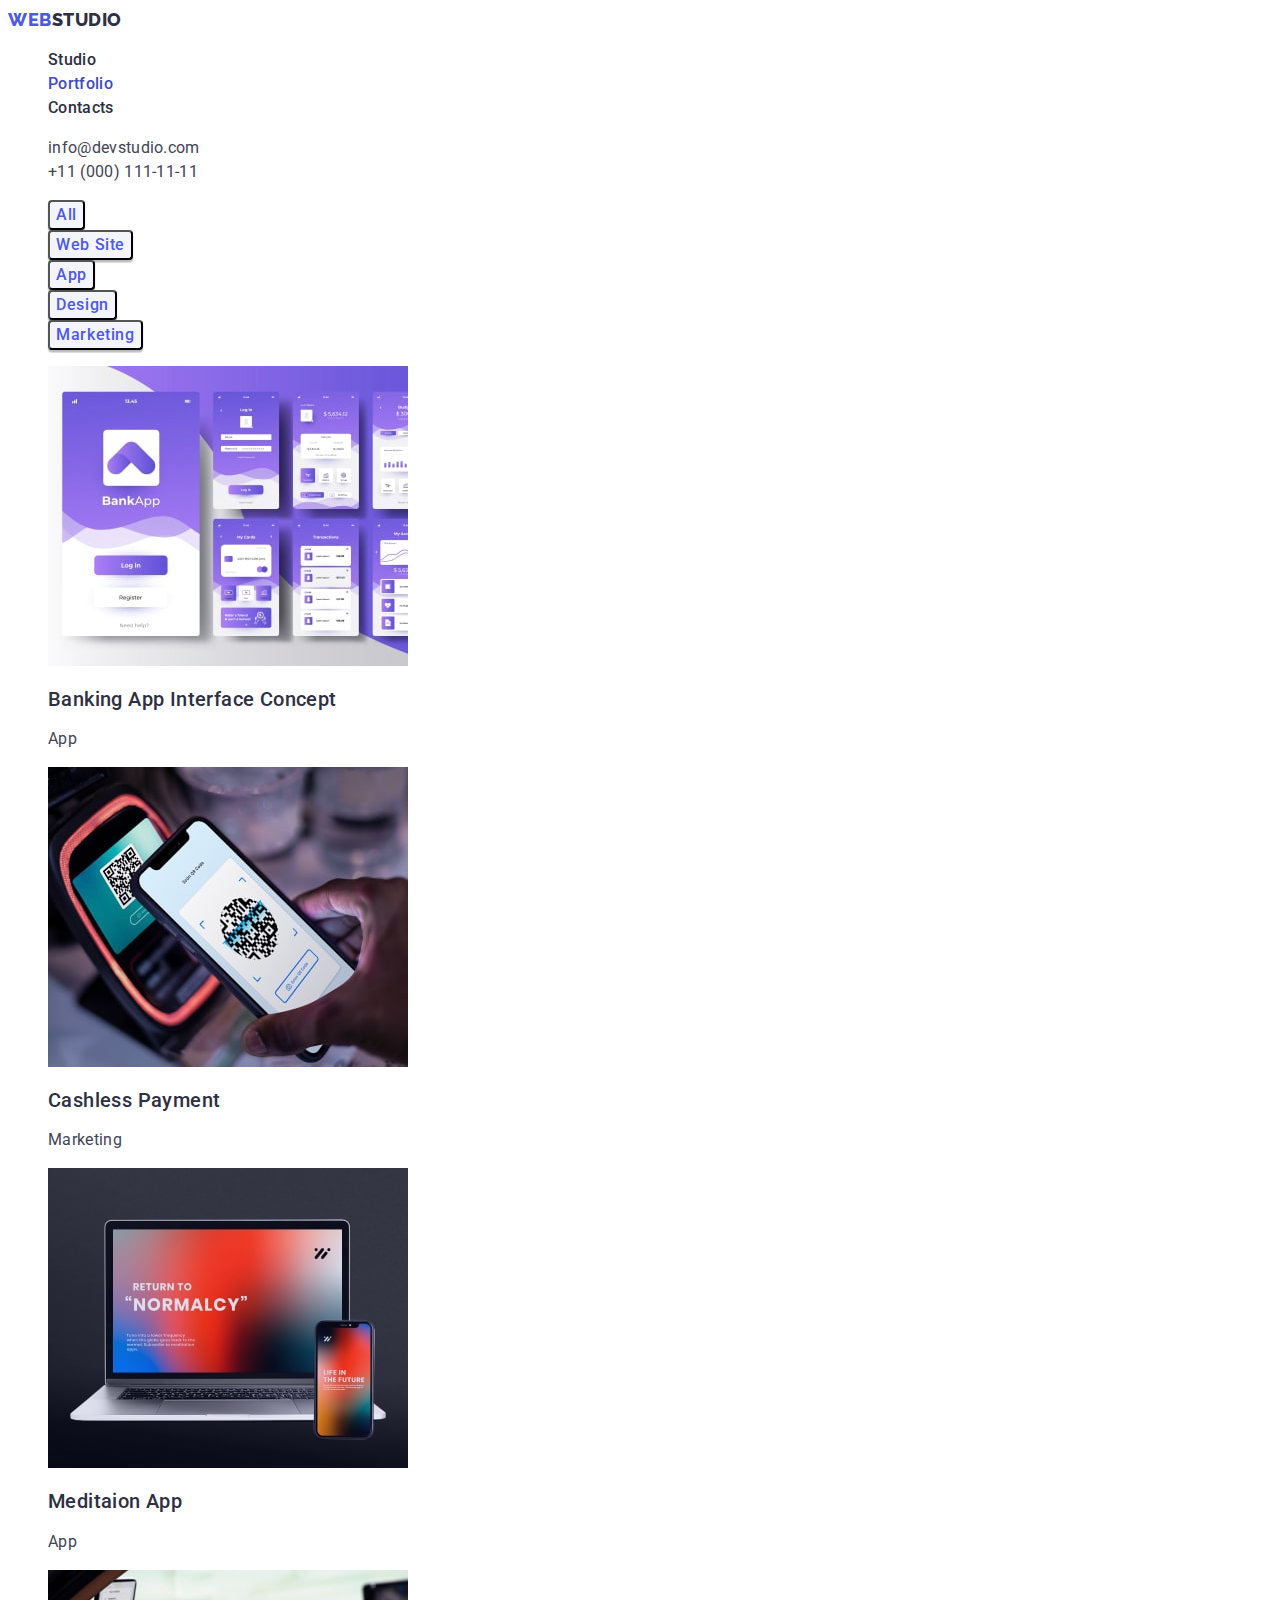
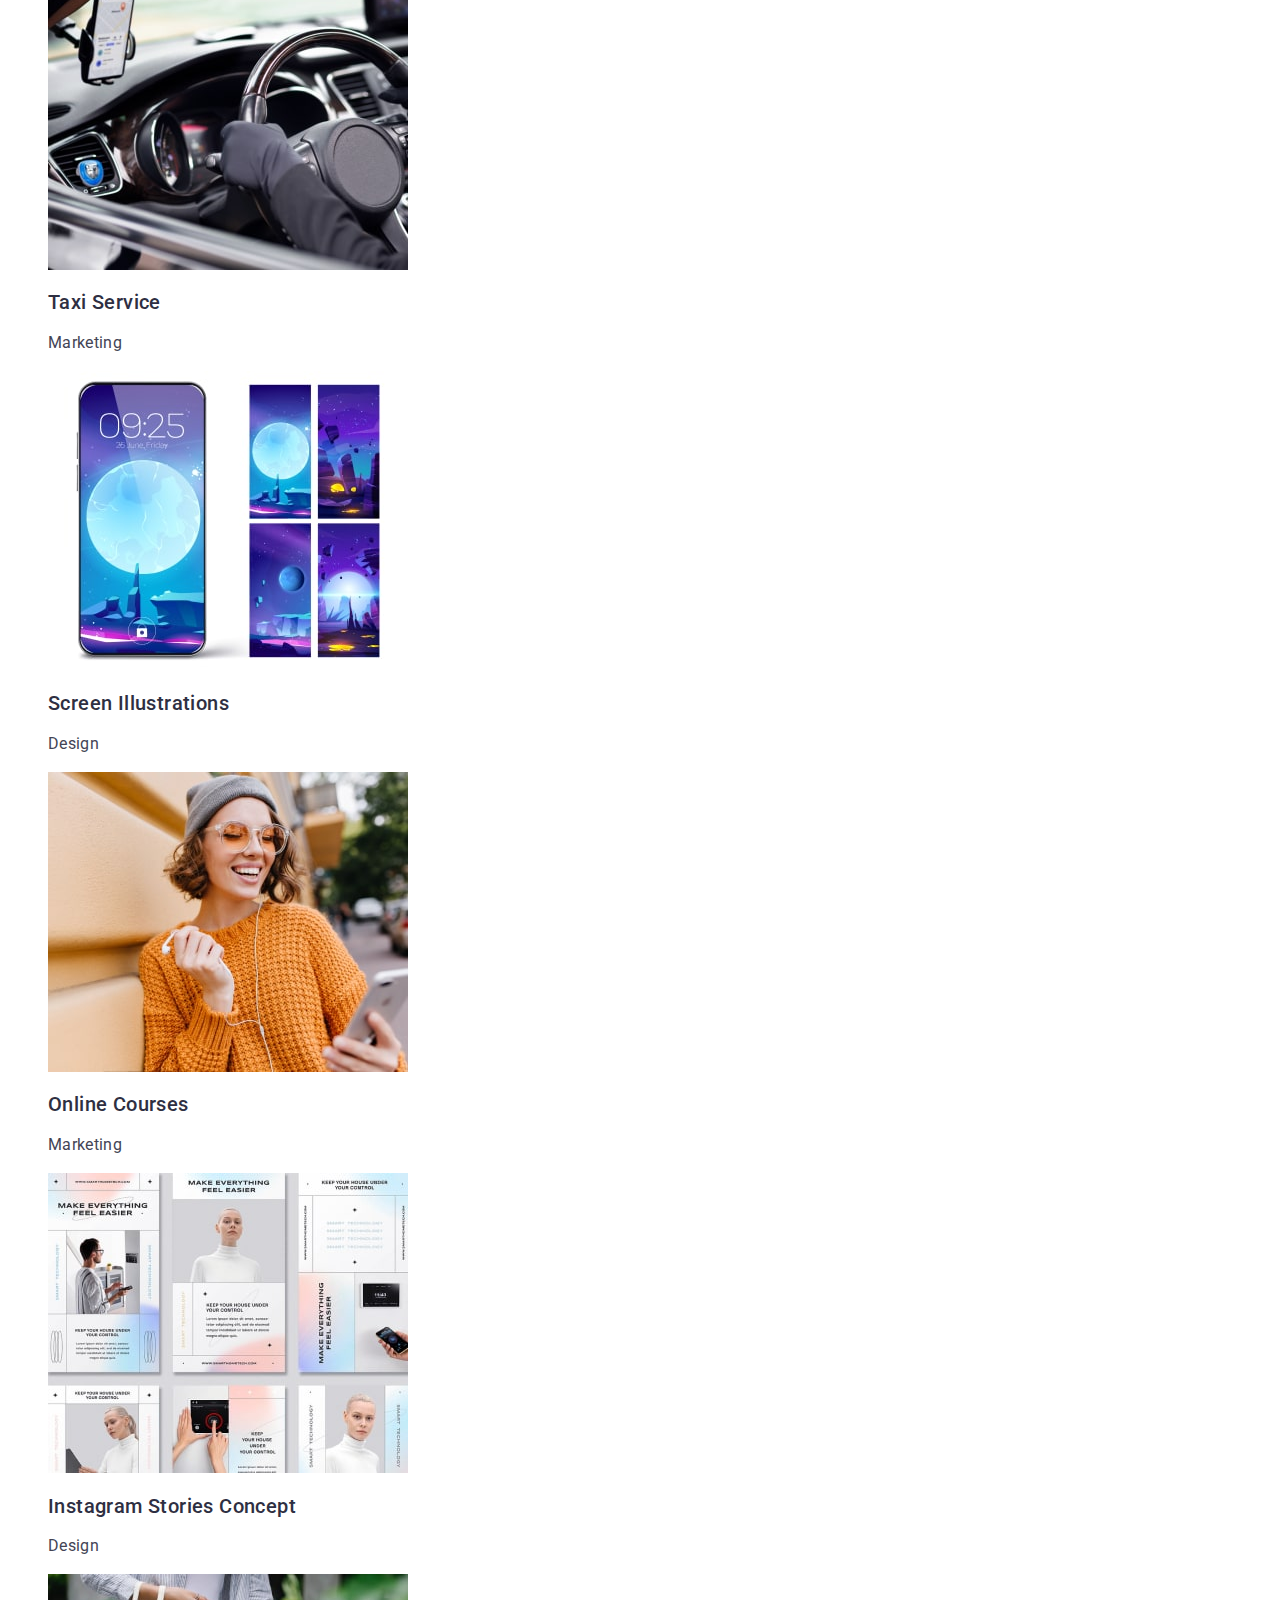
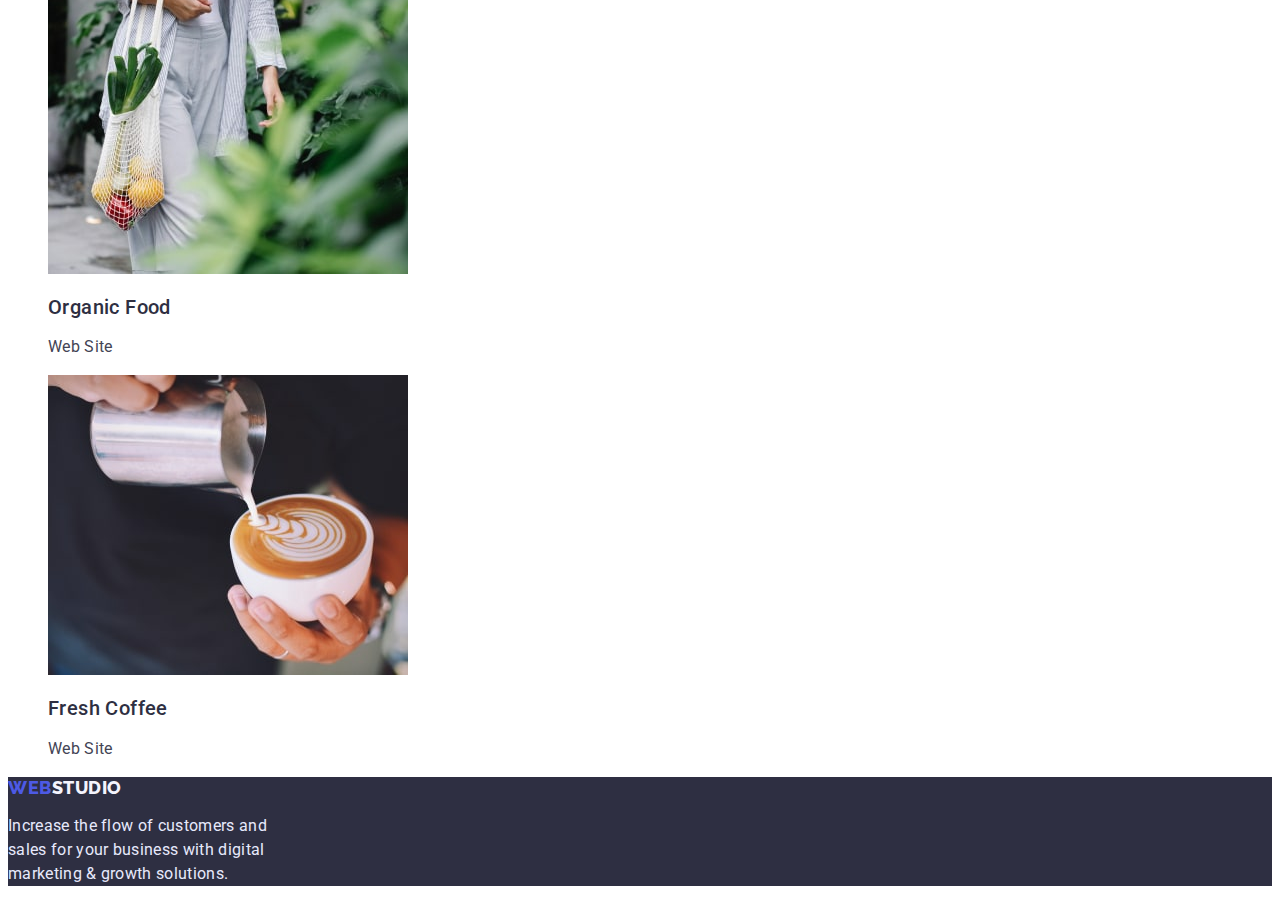
==== portfolio.html @ f7cb85a6 "Initial commit" ====
<!DOCTYPE html>
<html lang="en">
  <head>
    <meta charset="UTF-8" />
    <meta http-equiv="X-UA-Compatible" content="IE=edge" />
    <meta name="viewport" content="width=device-width, initial-scale=1.0" />
    <link rel="preconnect" href="https://fonts.googleapis.com" />
    <link rel="preconnect" href="https://fonts.gstatic.com" crossorigin />
    <link
      href="https://fonts.googleapis.com/css2?family=Raleway:wght@800&family=Roboto:wght@400;500;700;900&display=swap"
      rel="stylesheet"
    />
    <link rel="stylesheet" href="./css/style.css" />
    <title>Studio</title>
  </head>
  <body>
    <header class="header">
      <nav class="header-navigation">
        <a class="header-logo link" href="./index.html"><span style="color: #4d5ae5">Web</span>Studio</a>
        <ul class="header-list list">
          <li class="header-item">
            <a class="header-link link" href="./index.html">Studio</a>
          </li>
          <li class="header-item">
            <a class="header-link link current" href="./portfolio.html">Portfolio</a>
          </li>
          <li class="header-item">
            <a class="header-link link" href="">Contacts</a>
          </li>
        </ul>
      </nav>
      <address class="header-adress">
        <ul class="adress-list list">
          <li class="adress-item"><a class="adress-mail link" href="mailto:info@devstudio.com">info@devstudio.com</a></li>
          <li class="adress-item"><a class="adress-tel link" href="tel:+110001111111">+11 (000) 111-11-11</a></li>
        </ul>
      </address>
    </header>
    <main>
      <section class="portfolio">
        <h1 class="hidden">Portfolio</h1>
        <ul class="portfolio-filter-list list">
          <li class="portfolio-filter-item">
            <button class="portfolio-btn btn" type="button">All</button>
          </li>
          <li class="portfolio-filter-item">
            <button class="portfolio-btn btn" type="button">Web Site</button>
          </li>
          <li class="portfolio-filter-item">
            <button class="portfolio-btn btn" type="button">App</button>
          </li>
          <li class="portfolio-filter-item">
            <button class="portfolio-btn btn" type="button">Design</button>
          </li>
          <li class="portfolio-filter-item">
            <button class="portfolio-btn btn" type="button">Marketing</button>
          </li>
        </ul>
        <ul class="portfolio-project-list list">
          <li class="portfolio-project-item">
            <img src="./images/portfolio/img-1.jpg" alt="Banking App Interface Concept" width="360" />
            <h2 class="portfolio-project-title">Banking App Interface Concept</h2>
            <p class="portfolio-project-text">App</p>
          </li>
          <li class="portfolio-project-item">
            <img src="./images/portfolio/img-2.jpg" alt="Cashless Payment" width="360" />
            <h2 class="portfolio-project-title">Cashless Payment</h2>
            <p class="portfolio-project-text">Marketing</p>
          </li>
          <li class="portfolio-project-item">
            <img src="./images/portfolio/img-3.jpg" alt="Meditaion App" width="360" />
            <h2 class="portfolio-project-title">Meditaion App</h2>
            <p class="portfolio-project-text">App</p>
          </li>
          <li class="portfolio-project-item">
            <img src="./images/portfolio/img-4.jpg" alt="Taxi Service" width="360" />
            <h2 class="portfolio-project-title">Taxi Service</h2>
            <p class="portfolio-project-text">Marketing</p>
          </li>
          <li class="portfolio-project-item">
            <img src="./images/portfolio/img-5.jpg" alt="Screen Illustrations" width="360" />
            <h2 class="portfolio-project-title">Screen Illustrations</h2>
            <p class="portfolio-project-text">Design</p>
          </li>
          <li class="portfolio-project-item">
            <img src="./images/portfolio/img-6.jpg" alt="Online Courses" width="360" />
            <h2 class="portfolio-project-title">Online Courses</h2>
            <p class="portfolio-project-text">Marketing</p>
          </li>
          <li class="portfolio-project-item">
            <img src="./images/portfolio/img-7.jpg" alt="Instagram Stories Concept" width="360" />
            <h2 class="portfolio-project-title">Instagram Stories Concept</h2>
            <p class="portfolio-project-text">Design</p>
          </li>
          <li class="portfolio-project-item">
            <img src="./images/portfolio/img-8.jpg" alt="Organic Food" width="360" />
            <h2 class="portfolio-project-title">Organic Food</h2>
            <p class="portfolio-project-text">Web Site</p>
          </li>
          <li class="portfolio-project-item">
            <img src="./images/portfolio/img-9.jpg" alt="Fresh Coffee" width="360" />
            <h2 class="portfolio-project-title">Fresh Coffee</h2>
            <p class="portfolio-project-text">Web Site</p>
          </li>
        </ul>
      </section>
    </main>
    <footer class="footer">
      <a class="footer-logo link" href="./index.html"><span style="color: #4d5ae5">Web</span>Studio</a>
      <p class="footer-text">
        Increase the flow of customers and<br />sales for your business with digital<br />marketing & growth solutions.
      </p>
    </footer>
  </body>
</html>
---- css/style.css ----
/* ---------- GENERAL ---------- */

:root {
  --main-title-color: #ffffff;
  --primary-brand-color: #4d5ae5;
  --pressed-state-color: #404bbf;
  --dark-color: #2e2f42;
  --success-color: #31d0aa;
  --text-color: #434455;
  --subtle-text-color: #8e8f99;
  --accent-color: #e7e9fc;
  --light-color: #f4f4fd;
  --modal-overlay-color: rgba(46, 47, 66, 0.4);
  --hero-background-color: rgba(46, 47, 66, 0.7);
}

body {
  font-family: 'Roboto', sans-serif;
}

.hidden {
  position: absolute;
  width: 1px;
  height: 1px;
  margin: -1px;
  border: 0;
  padding: 0;
  white-space: nowrap;
  clip-path: inset(100%);
  clip: rect(0 0 0 0);
  overflow: hidden;
}

.link {
  text-decoration: none;
}

.list {
  list-style: none;
}

.link:hover,
.link:focus,
.link.current {
  color: var(--pressed-state-color);
}

.btn {
  font-family: inherit;
  font-style: normal;
  font-weight: 500;
  font-size: 16px;
  line-height: 1.5;
  cursor: pointer;
}
/* ------------------------ MAIN PAGE ------------------------ */
/* ---------- HEADER ---------- */

.header {
  background: #ffffff;
}

.header-navigation {
}

.header-logo {
  font-family: 'Raleway';
  font-weight: 800;
  font-size: 18px;
  line-height: 1.33;
  align-items: center;
  letter-spacing: 0.03em;
  text-transform: uppercase;
  color: var(--dark-color);
}

.header-list {
}
.header-item {
}

.header-link {
  font-weight: 500;
  font-size: 16px;
  line-height: 1.5;
  letter-spacing: 0.02em;
  color: var(--dark-color);
}

.header-adress {
}
.adress-list {
}

.adress-mail,
.adress-tel {
  font-style: normal;
  font-size: 16px;
  line-height: 24px;
  letter-spacing: 0.02em;
  color: var(--text-color);
}

/* ---------- ORDER ---------- */

.order {
  background: var(--dark-color);
}

.order-title {
  font-weight: 700;
  font-size: 56px;
  line-height: 1.07;
  text-align: center;
  letter-spacing: 0.02em;
  color: #ffffff;
}

.order-btn {
  font-weight: 500;
  font-size: 16px;
  line-height: 1.5;
  align-items: center;
  letter-spacing: 0.04em;
  color: #ffffff;
  background: var(--primary-brand-color);
  box-shadow: 0px 4px 4px rgba(0, 0, 0, 0.15);
  border-radius: 4px;
}

.order-btn:hover,
.order-btn:focus {
  background: var(--pressed-state-color);
}

/* ---------- ABOUT ---------- */

.about {
  background: #ffffff;
}

.about-list {
}
.about-item {
}

.about-title {
  font-weight: 500;
  font-size: 20px;
  line-height: 1.2;
  letter-spacing: 0.02em;
  color: var(--dark-color);
}

.about-text {
  font-size: 16px;
  line-height: 1.5;
  letter-spacing: 0.02em;
  color: var(--text-color);
}

/* ---------- ABILITY ---------- */

.ability {
  background: #ffffff;
}
.ability-title {
  font-weight: 700;
  font-size: 36px;
  line-height: 1.11;
  text-align: center;
  letter-spacing: 0.02em;
  text-transform: capitalize;
  color: var(--dark-color);
}
.ability-list {
}

.ability-item {
}

/* ---------- TEAM ---------- */

.team {
  background: var(--light-color);
}

.team-title {
  font-weight: 700;
  font-size: 36px;
  line-height: 1.11;
  text-align: center;
  letter-spacing: 0.02em;
  text-transform: capitalize;
  color: var(--dark-color);
}

.team-list {
}
.team-item {
}

.team-pre-title {
  font-weight: 500;
  font-size: 20px;
  line-height: 1.2;
  text-align: center;
  letter-spacing: 0.02em;
  color: var(--dark-color);
}

.team-text {
  font-size: 16px;
  line-height: 1.5;
  text-align: center;
  letter-spacing: 0.02em;
  color: var(--text-color);
}

/* ---------- FOOTER ---------- */

.footer {
  background: var(--dark-color);
}
.footer-logo {
  font-family: 'Raleway';
  font-weight: 800;
  font-size: 18px;
  line-height: 1.17;
  align-items: center;
  letter-spacing: 0.03em;
  text-transform: uppercase;
  color: var(--light-color);
}

.footer-text {
  font-size: 16px;
  line-height: 1.5;
  letter-spacing: 0.02em;
  color: var(--accent-color);
}

/* ------------------------ PORTFOLIO ------------------------ */

.portfolio-filter-list {
}
.portfolio-filter-item {
}

.portfolio-btn {
  font-weight: 500;
  font-size: 16px;
  line-height: 1.5;
  align-items: center;
  text-align: center;
  letter-spacing: 0.04em;
  color: var(--primary-brand-color);
  background: var(--light-color);
  box-shadow: 0px 3px 1px rgba(0, 0, 0, 0.1), 0px 2px 1px rgba(0, 0, 0, 0.08), 0px 2px 2px rgba(0, 0, 0, 0.12);
  border-radius: 4px;
}

.portfolio-btn:hover,
.portfolio-btn:focus {
  color: #ffffff;
  background: var(--pressed-state-color);
}

.portfolio-project-list {
}
.portfolio-project-item {
}

.portfolio-project-title {
  font-weight: 500;
  font-size: 20px;
  line-height: 1.2;
  letter-spacing: 0.02em;
  color: var(--dark-color);
}

.portfolio-project-text {
  font-size: 16px;
  line-height: 1.5;
  letter-spacing: 0.02em;
  color: var(--text-color);
}
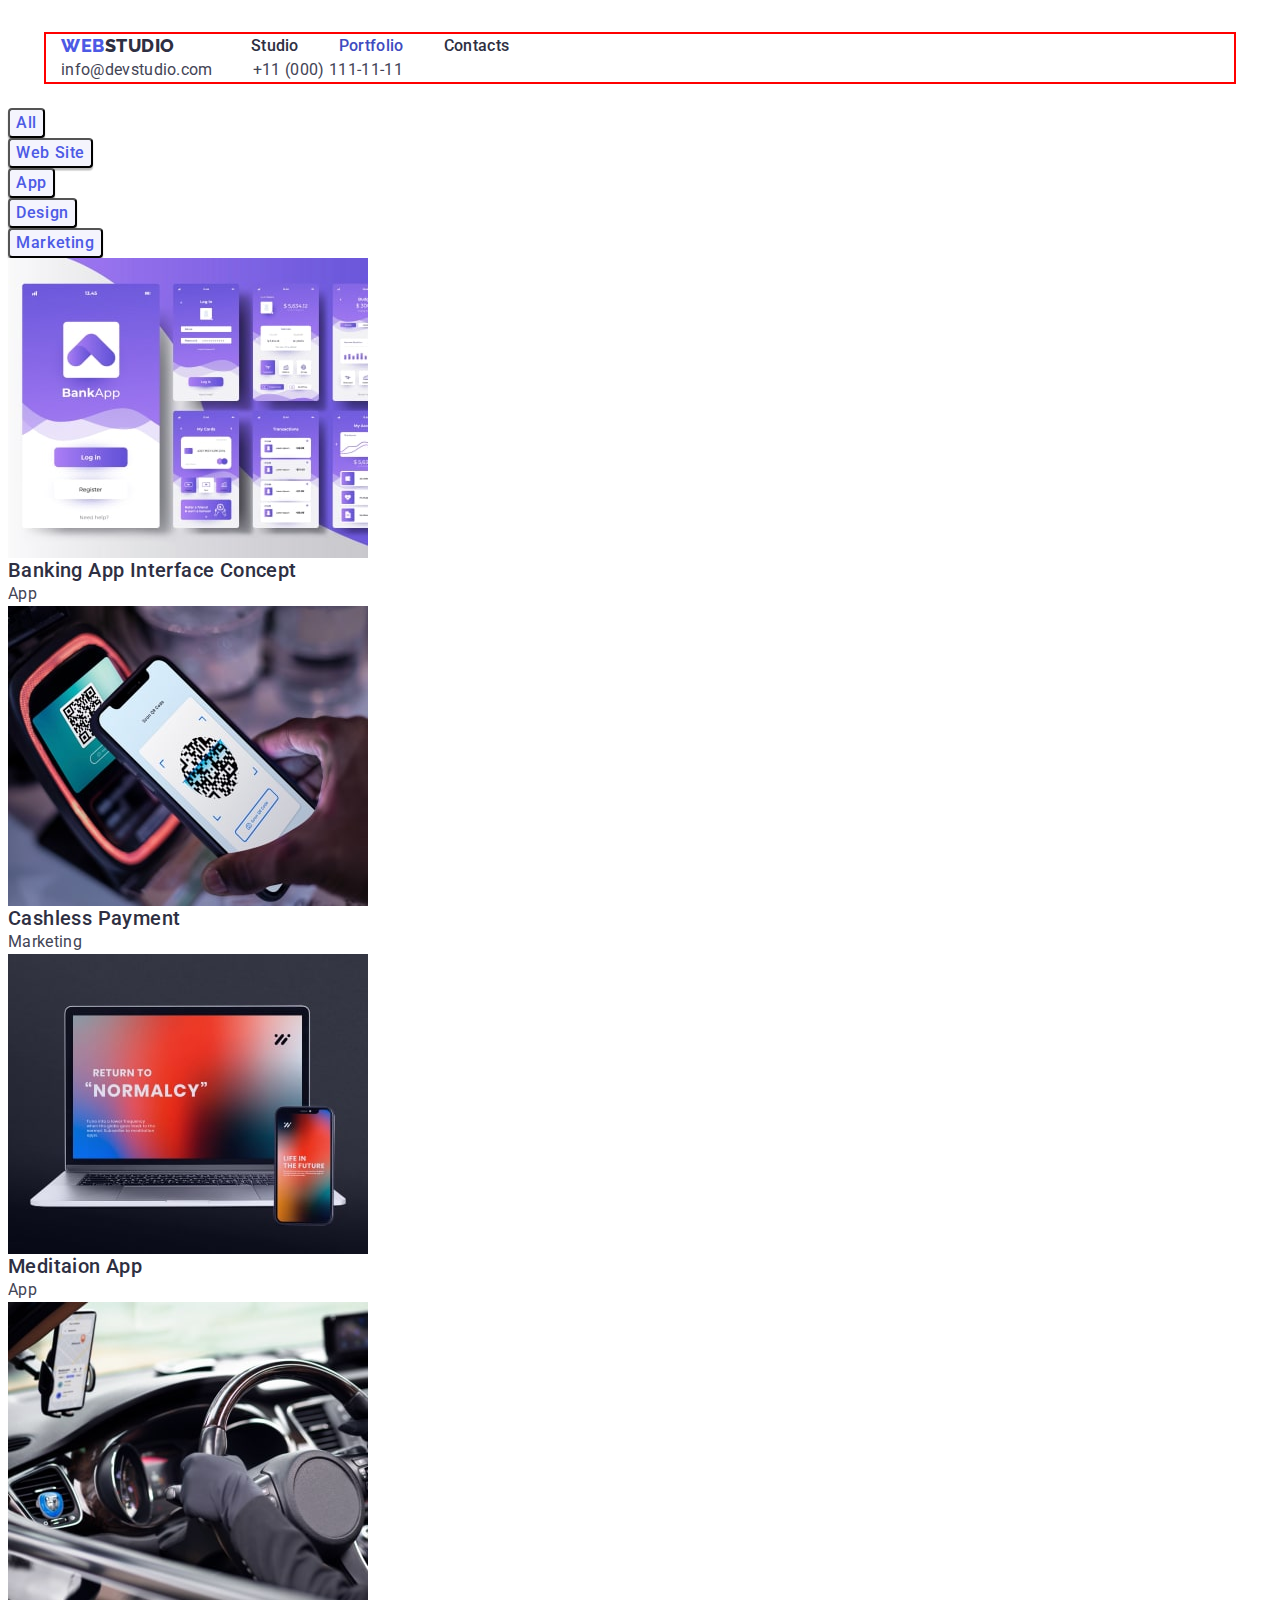
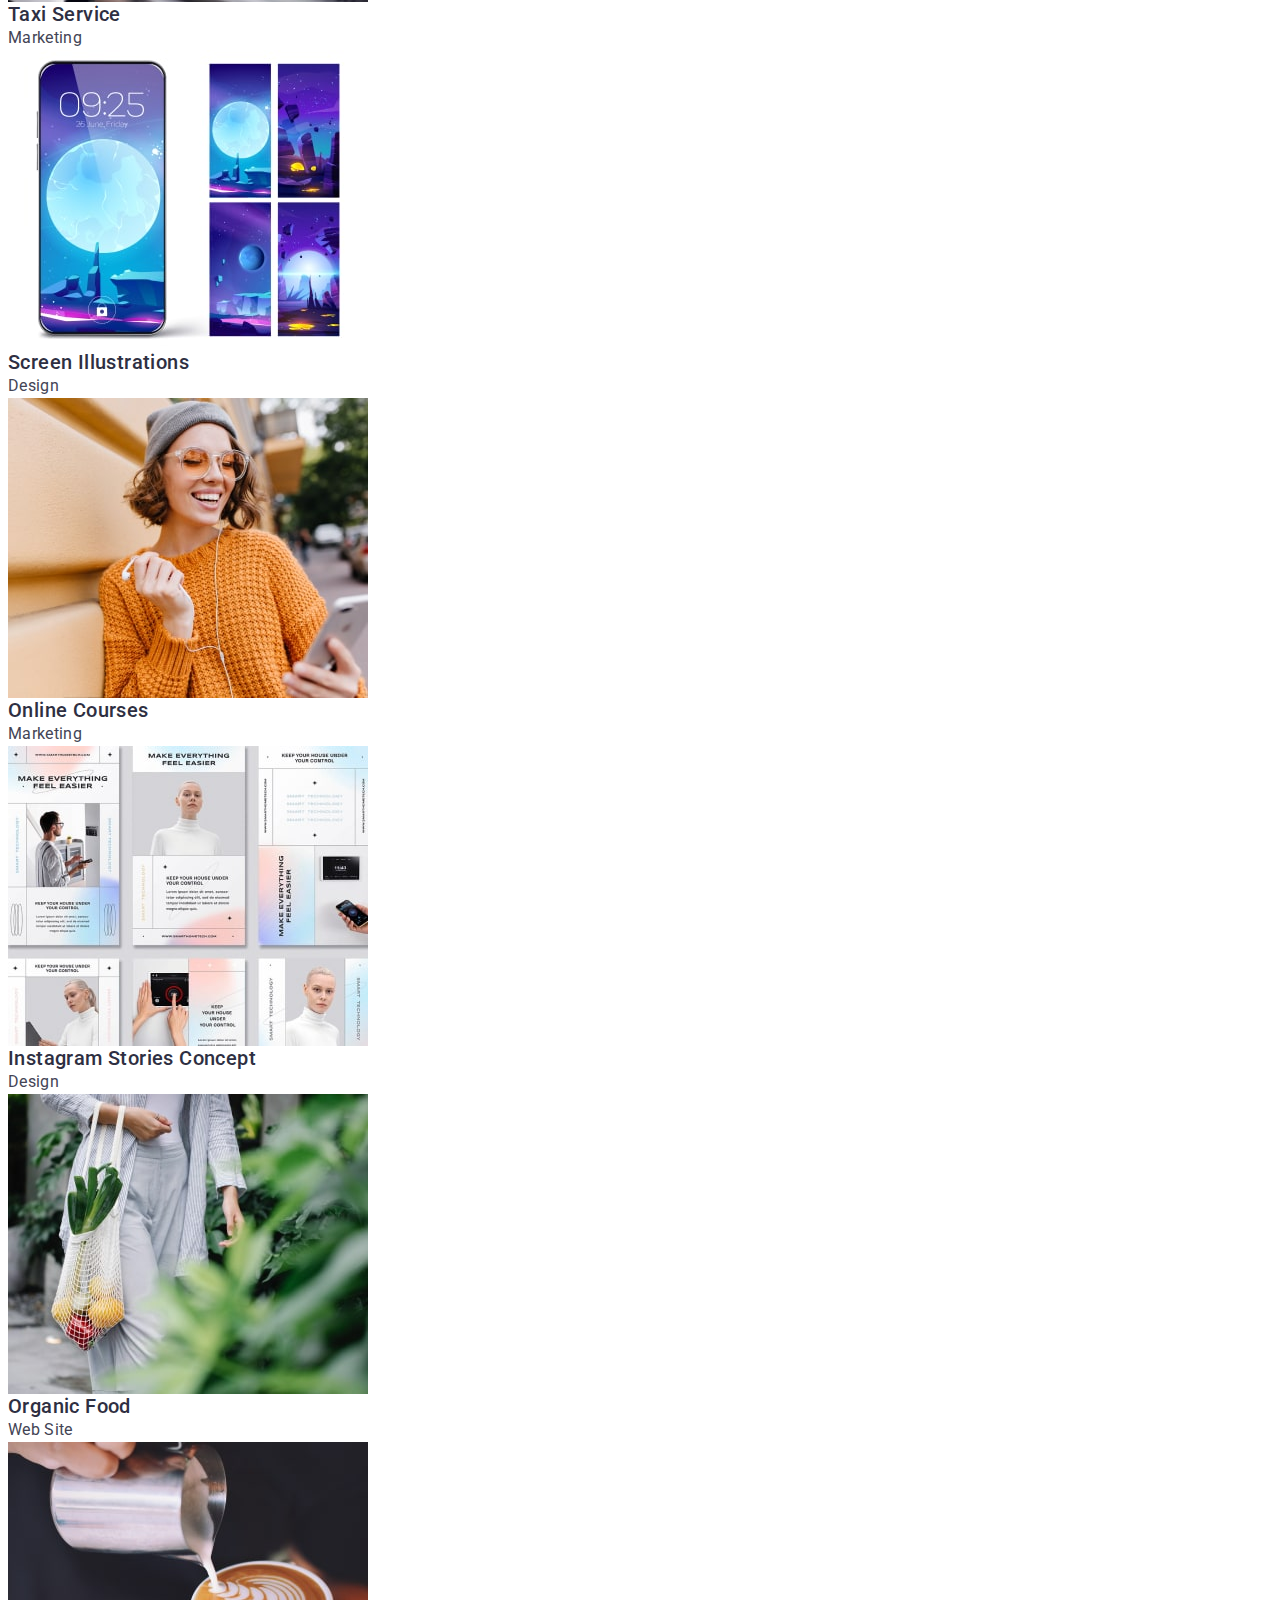
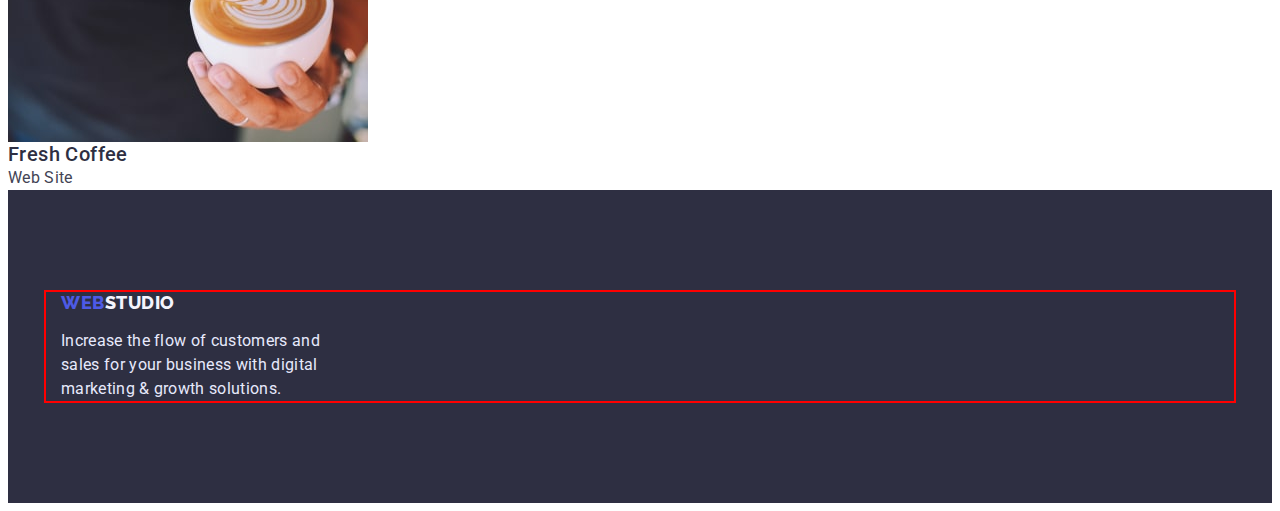
==== commit 49e50cf8: "done studio page" ====
--- a/portfolio.html
+++ b/portfolio.html
@@ -10,106 +10,124 @@
       href="https://fonts.googleapis.com/css2?family=Raleway:wght@800&family=Roboto:wght@400;500;700;900&display=swap"
       rel="stylesheet"
     />
+    <link
+      rel="stylesheet"
+      href="https://cdnjs.cloudflare.com/ajax/libs/modern-normalize/1.1.0/modern-normalize.min.css"
+      integrity="sha512-wpPYUAdjBVSE4KJnH1VR1HeZfpl1ub8YT/NKx4PuQ5NmX2tKuGu6U/JRp5y+Y8XG2tV+wKQpNHVUX03MfMFn9Q=="
+      crossorigin="anonymous"
+      referrerpolicy="no-referrer"
+    />
     <link rel="stylesheet" href="./css/style.css" />
-    <title>Studio</title>
+    <title>Portfolio</title>
   </head>
   <body>
-    <header class="header">
-      <nav class="header-navigation">
-        <a class="header-logo link" href="./index.html"><span style="color: #4d5ae5">Web</span>Studio</a>
-        <ul class="header-list list">
-          <li class="header-item">
-            <a class="header-link link" href="./index.html">Studio</a>
-          </li>
-          <li class="header-item">
-            <a class="header-link link current" href="./portfolio.html">Portfolio</a>
-          </li>
-          <li class="header-item">
-            <a class="header-link link" href="">Contacts</a>
-          </li>
-        </ul>
-      </nav>
-      <address class="header-adress">
-        <ul class="adress-list list">
-          <li class="adress-item"><a class="adress-mail link" href="mailto:info@devstudio.com">info@devstudio.com</a></li>
-          <li class="adress-item"><a class="adress-tel link" href="tel:+110001111111">+11 (000) 111-11-11</a></li>
-        </ul>
-      </address>
-    </header>
-    <main>
-      <section class="portfolio">
-        <h1 class="hidden">Portfolio</h1>
-        <ul class="portfolio-filter-list list">
-          <li class="portfolio-filter-item">
-            <button class="portfolio-btn btn" type="button">All</button>
-          </li>
-          <li class="portfolio-filter-item">
-            <button class="portfolio-btn btn" type="button">Web Site</button>
-          </li>
-          <li class="portfolio-filter-item">
-            <button class="portfolio-btn btn" type="button">App</button>
-          </li>
-          <li class="portfolio-filter-item">
-            <button class="portfolio-btn btn" type="button">Design</button>
-          </li>
-          <li class="portfolio-filter-item">
-            <button class="portfolio-btn btn" type="button">Marketing</button>
-          </li>
-        </ul>
-        <ul class="portfolio-project-list list">
-          <li class="portfolio-project-item">
-            <img src="./images/portfolio/img-1.jpg" alt="Banking App Interface Concept" width="360" />
-            <h2 class="portfolio-project-title">Banking App Interface Concept</h2>
-            <p class="portfolio-project-text">App</p>
-          </li>
-          <li class="portfolio-project-item">
-            <img src="./images/portfolio/img-2.jpg" alt="Cashless Payment" width="360" />
-            <h2 class="portfolio-project-title">Cashless Payment</h2>
-            <p class="portfolio-project-text">Marketing</p>
-          </li>
-          <li class="portfolio-project-item">
-            <img src="./images/portfolio/img-3.jpg" alt="Meditaion App" width="360" />
-            <h2 class="portfolio-project-title">Meditaion App</h2>
-            <p class="portfolio-project-text">App</p>
-          </li>
-          <li class="portfolio-project-item">
-            <img src="./images/portfolio/img-4.jpg" alt="Taxi Service" width="360" />
-            <h2 class="portfolio-project-title">Taxi Service</h2>
-            <p class="portfolio-project-text">Marketing</p>
-          </li>
-          <li class="portfolio-project-item">
-            <img src="./images/portfolio/img-5.jpg" alt="Screen Illustrations" width="360" />
-            <h2 class="portfolio-project-title">Screen Illustrations</h2>
-            <p class="portfolio-project-text">Design</p>
-          </li>
-          <li class="portfolio-project-item">
-            <img src="./images/portfolio/img-6.jpg" alt="Online Courses" width="360" />
-            <h2 class="portfolio-project-title">Online Courses</h2>
-            <p class="portfolio-project-text">Marketing</p>
-          </li>
-          <li class="portfolio-project-item">
-            <img src="./images/portfolio/img-7.jpg" alt="Instagram Stories Concept" width="360" />
-            <h2 class="portfolio-project-title">Instagram Stories Concept</h2>
-            <p class="portfolio-project-text">Design</p>
-          </li>
-          <li class="portfolio-project-item">
-            <img src="./images/portfolio/img-8.jpg" alt="Organic Food" width="360" />
-            <h2 class="portfolio-project-title">Organic Food</h2>
-            <p class="portfolio-project-text">Web Site</p>
-          </li>
-          <li class="portfolio-project-item">
-            <img src="./images/portfolio/img-9.jpg" alt="Fresh Coffee" width="360" />
-            <h2 class="portfolio-project-title">Fresh Coffee</h2>
-            <p class="portfolio-project-text">Web Site</p>
-          </li>
-        </ul>
-      </section>
-    </main>
-    <footer class="footer">
-      <a class="footer-logo link" href="./index.html"><span style="color: #4d5ae5">Web</span>Studio</a>
-      <p class="footer-text">
-        Increase the flow of customers and<br />sales for your business with digital<br />marketing & growth solutions.
-      </p>
-    </footer>
+      <header class="header">
+        <div class="container">
+        <nav class="header-navigation">
+          <a class="header-logo link" href="./index.html" rel="noopener noreferrer nofollow"
+            ><span style="color: #4d5ae5">Web</span>Studio</a
+          >
+          <ul class="header-list list">
+            <li class="header-item">
+              <a class="header-link link" href="./index.html" rel="noopener noreferrer nofollow">Studio</a>
+            </li>
+            <li class="header-item">
+              <a class="header-link link current" href="./portfolio.html" rel="noopener noreferrer nofollow">Portfolio</a>
+            </li>
+            <li class="header-item">
+              <a class="header-link link" href="" rel="noopener noreferrer nofollow">Contacts</a>
+            </li>
+          </ul>
+        </nav>
+        <address class="header-adress">
+          <ul class="adress-list list">
+            <li class="adress-item">
+              <a class="adress-mail link" href="mailto:info@devstudio.com" rel="noopener noreferrer nofollow">info@devstudio.com</a>
+            </li>
+            <li class="adress-item">
+              <a class="adress-tel link" href="tel:+110001111111" rel="noopener noreferrer nofollow">+11 (000) 111-11-11</a>
+            </li>
+          </ul>
+        </address>
+        </div>
+      </header>
+      <main>
+        <section class="portfolio">
+          <h1 class="visually-hidden">Portfolio</h1>
+          <ul class="portfolio-filter-list list">
+            <li class="portfolio-filter-item">
+              <button class="portfolio-btn btn" type="button">All</button>
+            </li>
+            <li class="portfolio-filter-item">
+              <button class="portfolio-btn btn" type="button">Web Site</button>
+            </li>
+            <li class="portfolio-filter-item">
+              <button class="portfolio-btn btn" type="button">App</button>
+            </li>
+            <li class="portfolio-filter-item">
+              <button class="portfolio-btn btn" type="button">Design</button>
+            </li>
+            <li class="portfolio-filter-item">
+              <button class="portfolio-btn btn" type="button">Marketing</button>
+            </li>
+          </ul>
+          <ul class="portfolio-project-list list">
+            <li class="portfolio-project-item">
+              <img src="./images/portfolio/img-1.jpg" alt="Banking App Interface Concept" width="360" />
+              <h2 class="portfolio-project-title">Banking App Interface Concept</h2>
+              <p class="portfolio-project-text">App</p>
+            </li>
+            <li class="portfolio-project-item">
+              <img src="./images/portfolio/img-2.jpg" alt="Cashless Payment" width="360" />
+              <h2 class="portfolio-project-title">Cashless Payment</h2>
+              <p class="portfolio-project-text">Marketing</p>
+            </li>
+            <li class="portfolio-project-item">
+              <img src="./images/portfolio/img-3.jpg" alt="Meditaion App" width="360" />
+              <h2 class="portfolio-project-title">Meditaion App</h2>
+              <p class="portfolio-project-text">App</p>
+            </li>
+            <li class="portfolio-project-item">
+              <img src="./images/portfolio/img-4.jpg" alt="Taxi Service" width="360" />
+              <h2 class="portfolio-project-title">Taxi Service</h2>
+              <p class="portfolio-project-text">Marketing</p>
+            </li>
+            <li class="portfolio-project-item">
+              <img src="./images/portfolio/img-5.jpg" alt="Screen Illustrations" width="360" />
+              <h2 class="portfolio-project-title">Screen Illustrations</h2>
+              <p class="portfolio-project-text">Design</p>
+            </li>
+            <li class="portfolio-project-item">
+              <img src="./images/portfolio/img-6.jpg" alt="Online Courses" width="360" />
+              <h2 class="portfolio-project-title">Online Courses</h2>
+              <p class="portfolio-project-text">Marketing</p>
+            </li>
+            <li class="portfolio-project-item">
+              <img src="./images/portfolio/img-7.jpg" alt="Instagram Stories Concept" width="360" />
+              <h2 class="portfolio-project-title">Instagram Stories Concept</h2>
+              <p class="portfolio-project-text">Design</p>
+            </li>
+            <li class="portfolio-project-item">
+              <img src="./images/portfolio/img-8.jpg" alt="Organic Food" width="360" />
+              <h2 class="portfolio-project-title">Organic Food</h2>
+              <p class="portfolio-project-text">Web Site</p>
+            </li>
+            <li class="portfolio-project-item">
+              <img src="./images/portfolio/img-9.jpg" alt="Fresh Coffee" width="360" />
+              <h2 class="portfolio-project-title">Fresh Coffee</h2>
+              <p class="portfolio-project-text">Web Site</p>
+            </li>
+          </ul>
+        </section>
+      </main>
+      <footer class="footer">
+        <div class="container footer-container">
+          <a class="footer-logo link" href="./index.html" rel="noopener noreferrer nofollow"
+            ><span style="color: #4d5ae5">Web</span>Studio</a
+          >
+          <p class="footer-text">Increase the flow of customers and sales for your business with digital marketing & growth solutions.</p>
+        </div>
+      </footer>
+    </div>
   </body>
 </html>
--- a/css/style.css
+++ b/css/style.css
@@ -1,4 +1,41 @@
 /* ---------- GENERAL ---------- */
+
+p,
+h1,
+h2,
+h3,
+h4,
+h5,
+h6 {
+  margin: 0;
+}
+
+ul {
+  margin: 0;
+  padding-left: 0;
+}
+
+button {
+  cursor: pointer;
+}
+
+address {
+  font-style: normal;
+}
+
+img {
+  display: block;
+  max-width: 100%;
+  height: auto;
+}
+
+.container {
+  width: 100%;
+  max-width: 1158px;
+  padding: 0 15px;
+  margin: 0 auto;
+  border: 2px solid red;
+}
 
 :root {
   --main-title-color: #ffffff;
@@ -18,7 +55,7 @@
   font-family: 'Roboto', sans-serif;
 }
 
-.hidden {
+.visually-hidden {
   position: absolute;
   width: 1px;
   height: 1px;
@@ -51,19 +88,31 @@
   font-weight: 500;
   font-size: 16px;
   line-height: 1.5;
+  border-radius: 4px;
   cursor: pointer;
 }
 /* ------------------------ MAIN PAGE ------------------------ */
 /* ---------- HEADER ---------- */
 
 .header {
+  padding-top: 24px;
+  padding-bottom: 24px;
   background: #ffffff;
 }
 
+.header-container {
+  display: flex;
+  align-items: center;
+}
+
 .header-navigation {
+  display: flex;
+  align-items: center;
+  margin-right: auto;
 }
 
 .header-logo {
+  margin-right: 76px;
   font-family: 'Raleway';
   font-weight: 800;
   font-size: 18px;
@@ -75,6 +124,8 @@
 }
 
 .header-list {
+  display: flex;
+  gap: 40px;
 }
 .header-item {
 }
@@ -90,24 +141,33 @@
 .header-adress {
 }
 .adress-list {
+  display: flex;
+  gap: 40px;
 }
 
 .adress-mail,
 .adress-tel {
-  font-style: normal;
   font-size: 16px;
   line-height: 24px;
   letter-spacing: 0.02em;
   color: var(--text-color);
 }
 
-/* ---------- ORDER ---------- */
-
-.order {
+/* ---------- HERO ---------- */
+
+.hero {
   background: var(--dark-color);
 }
 
-.order-title {
+.hero-container {
+  display: flex;
+  flex-direction: column;
+  align-items: center;
+  padding: 188px 317px;
+}
+
+.hero-title {
+  margin-bottom: 48px;
   font-weight: 700;
   font-size: 56px;
   line-height: 1.07;
@@ -116,35 +176,44 @@
   color: #ffffff;
 }
 
-.order-btn {
-  font-weight: 500;
-  font-size: 16px;
-  line-height: 1.5;
-  align-items: center;
+.hero-btn {
+  font-weight: 500;
+  font-size: 16px;
+  line-height: 1.5;
   letter-spacing: 0.04em;
   color: #ffffff;
+  width: 169px;
+  height: 56px;
   background: var(--primary-brand-color);
   box-shadow: 0px 4px 4px rgba(0, 0, 0, 0.15);
   border-radius: 4px;
-}
-
-.order-btn:hover,
-.order-btn:focus {
+  border: none;
+}
+
+.hero-btn:hover,
+.hero-btn:focus {
   background: var(--pressed-state-color);
 }
 
 /* ---------- ABOUT ---------- */
 
 .about {
+  padding-top: 120px;
+  padding-bottom: 120px;
   background: #ffffff;
 }
 
 .about-list {
+  display: flex;
+  gap: 24px;
 }
 .about-item {
+  width: 264px;
+  height: 104px;
 }
 
 .about-title {
+  margin-bottom: 8px;
   font-weight: 500;
   font-size: 20px;
   line-height: 1.2;
@@ -162,9 +231,11 @@
 /* ---------- ABILITY ---------- */
 
 .ability {
+  padding-bottom: 120px;
   background: #ffffff;
 }
 .ability-title {
+  margin-bottom: 72px;
   font-weight: 700;
   font-size: 36px;
   line-height: 1.11;
@@ -174,6 +245,8 @@
   color: var(--dark-color);
 }
 .ability-list {
+  display: flex;
+  gap: 24px;
 }
 
 .ability-item {
@@ -182,10 +255,13 @@
 /* ---------- TEAM ---------- */
 
 .team {
+  padding-top: 120px;
+  padding-bottom: 120px;
   background: var(--light-color);
 }
 
 .team-title {
+  margin-bottom: 72px;
   font-weight: 700;
   font-size: 36px;
   line-height: 1.11;
@@ -196,11 +272,23 @@
 }
 
 .team-list {
-}
+  display: flex;
+  gap: 24px;
+}
+
 .team-item {
+  background: #ffffff;
+  box-shadow: 0px 1px 6px rgba(46, 47, 66, 0.08), 0px 1px 1px rgba(46, 47, 66, 0.16), 0px 2px 1px rgba(46, 47, 66, 0.08);
+  border-radius: 0px 0px 4px 4px;
+}
+
+.team-person {
+  padding-top: 32px;
+  padding-bottom: 32px;
 }
 
 .team-pre-title {
+  margin-bottom: 8px;
   font-weight: 500;
   font-size: 20px;
   line-height: 1.2;
@@ -220,9 +308,18 @@
 /* ---------- FOOTER ---------- */
 
 .footer {
+  padding-top: 100px;
+  padding-bottom: 100px;
   background: var(--dark-color);
 }
+
+.footer-container {
+  display: flex;
+  flex-direction: column;
+}
+
 .footer-logo {
+  padding-bottom: 16px;
   font-family: 'Raleway';
   font-weight: 800;
   font-size: 18px;
@@ -234,6 +331,7 @@
 }
 
 .footer-text {
+  max-width: 264px;
   font-size: 16px;
   line-height: 1.5;
   letter-spacing: 0.02em;
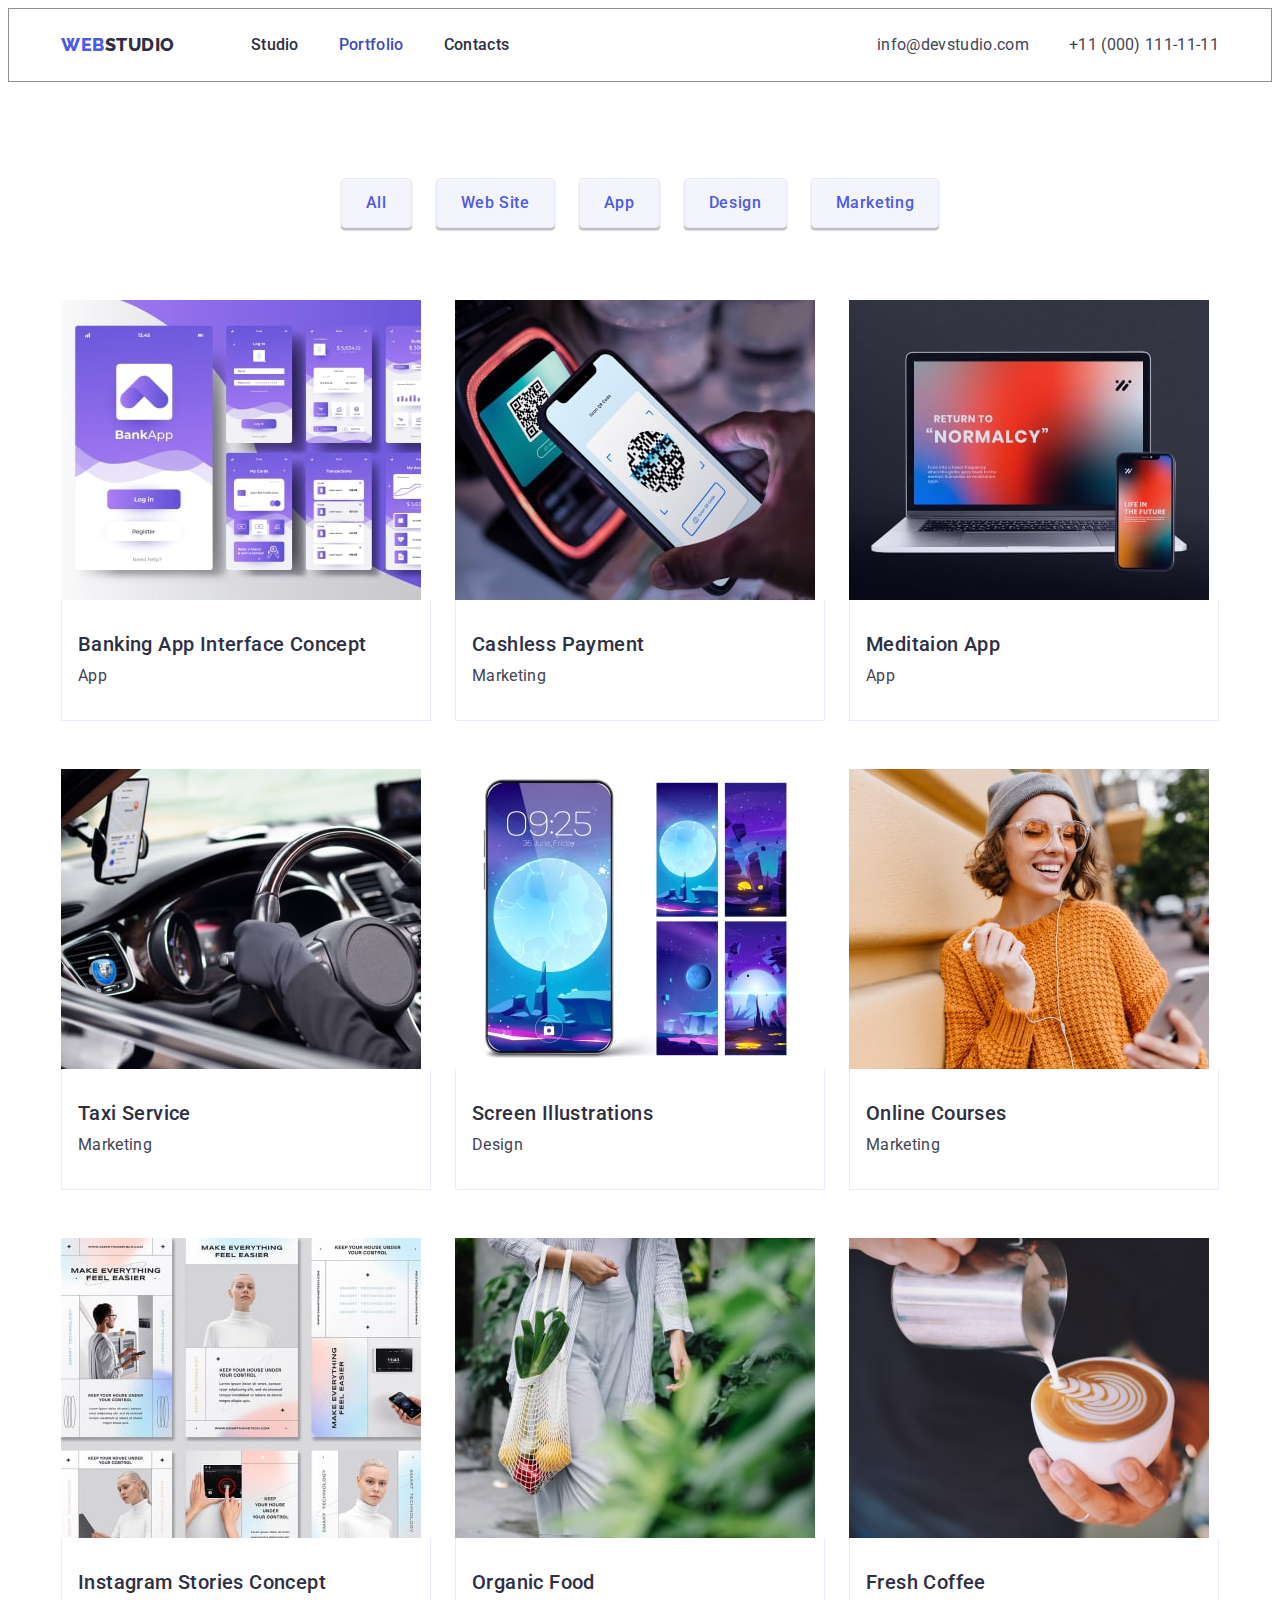
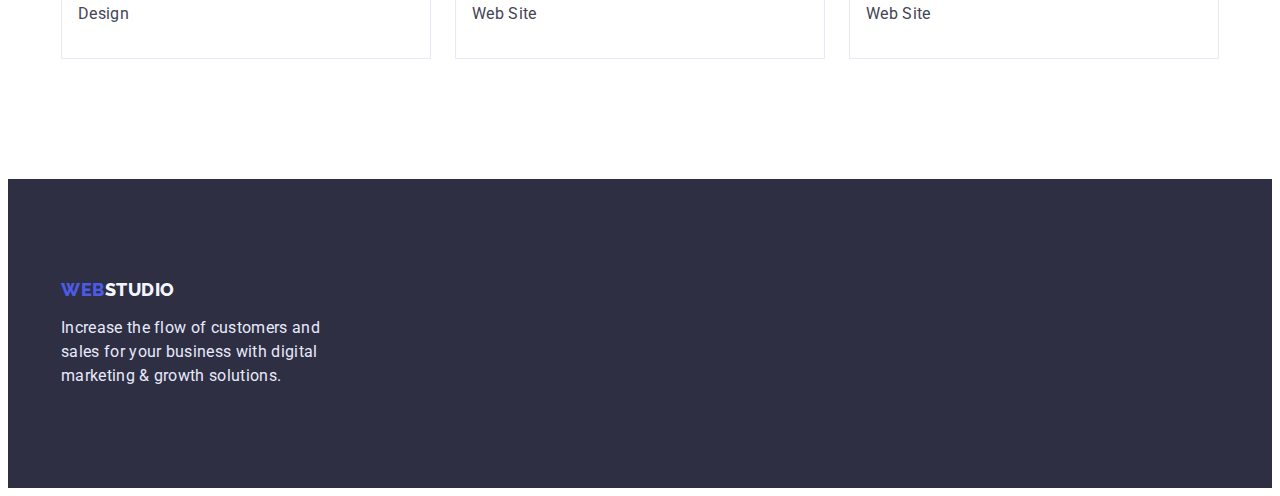
==== commit 8ee61686: "done flex-box on studio and portfolio pages" ====
--- a/portfolio.html
+++ b/portfolio.html
@@ -21,8 +21,8 @@
     <title>Portfolio</title>
   </head>
   <body>
-      <header class="header">
-        <div class="container">
+    <header class="header">
+      <div class="container header-container">
         <nav class="header-navigation">
           <a class="header-logo link" href="./index.html" rel="noopener noreferrer nofollow"
             ><span style="color: #4d5ae5">Web</span>Studio</a
@@ -49,85 +49,106 @@
             </li>
           </ul>
         </address>
+      </div>
+    </header>
+    <main>
+      <section class="portfolio">
+        <div class="container">
+          <div class="portfolio-btn-wrap">
+            <h1 class="visually-hidden">Portfolio</h1>
+            <ul class="portfolio-filter-list list">
+              <li class="portfolio-filter-item">
+                <button class="portfolio-btn btn" type="button">All</button>
+              </li>
+              <li class="portfolio-filter-item">
+                <button class="portfolio-btn btn" type="button">Web Site</button>
+              </li>
+              <li class="portfolio-filter-item">
+                <button class="portfolio-btn btn" type="button">App</button>
+              </li>
+              <li class="portfolio-filter-item">
+                <button class="portfolio-btn btn" type="button">Design</button>
+              </li>
+              <li class="portfolio-filter-item">
+                <button class="portfolio-btn btn" type="button">Marketing</button>
+              </li>
+            </ul>
+          </div>
+          <div class="portfolio-project-container">
+            <ul class="portfolio-project-list list">
+              <li class="portfolio-project-item">
+                <img src="./images/portfolio/img-1.jpg" alt="Banking App Interface Concept" width="360" />
+                <div class="portfolio-project-wrap">
+                  <h2 class="portfolio-project-title">Banking App Interface Concept</h2>
+                  <p class="portfolio-project-text">App</p>
+                </div>
+              </li>
+              <li class="portfolio-project-item">
+                <img src="./images/portfolio/img-2.jpg" alt="Cashless Payment" width="360" />
+                <div class="portfolio-project-wrap">
+                  <h2 class="portfolio-project-title">Cashless Payment</h2>
+                  <p class="portfolio-project-text">Marketing</p>
+                </div>
+              </li>
+              <li class="portfolio-project-item">
+                <img src="./images/portfolio/img-3.jpg" alt="Meditaion App" width="360" />
+                <div class="portfolio-project-wrap">
+                  <h2 class="portfolio-project-title">Meditaion App</h2>
+                  <p class="portfolio-project-text">App</p>
+                </div>
+              </li>
+              <li class="portfolio-project-item">
+                <img src="./images/portfolio/img-4.jpg" alt="Taxi Service" width="360" />
+                <div class="portfolio-project-wrap">
+                  <h2 class="portfolio-project-title">Taxi Service</h2>
+                  <p class="portfolio-project-text">Marketing</p>
+                </div>
+              </li>
+              <li class="portfolio-project-item">
+                <img src="./images/portfolio/img-5.jpg" alt="Screen Illustrations" width="360" />
+                <div class="portfolio-project-wrap">
+                  <h2 class="portfolio-project-title">Screen Illustrations</h2>
+                  <p class="portfolio-project-text">Design</p>
+                </div>
+              </li>
+              <li class="portfolio-project-item">
+                <img src="./images/portfolio/img-6.jpg" alt="Online Courses" width="360" />
+                <div class="portfolio-project-wrap">
+                  <h2 class="portfolio-project-title">Online Courses</h2>
+                  <p class="portfolio-project-text">Marketing</p>
+                </div>
+              </li>
+              <li class="portfolio-project-item">
+                <img src="./images/portfolio/img-7.jpg" alt="Instagram Stories Concept" width="360" />
+                <div class="portfolio-project-wrap">
+                  <h2 class="portfolio-project-title">Instagram Stories Concept</h2>
+                  <p class="portfolio-project-text">Design</p>
+                </div>
+              </li>
+              <li class="portfolio-project-item">
+                <img src="./images/portfolio/img-8.jpg" alt="Organic Food" width="360" />
+                <div class="portfolio-project-wrap">
+                  <h2 class="portfolio-project-title">Organic Food</h2>
+                  <p class="portfolio-project-text">Web Site</p>
+                </div>
+              </li>
+              <li class="portfolio-project-item">
+                <img src="./images/portfolio/img-9.jpg" alt="Fresh Coffee" width="360" />
+                <div class="portfolio-project-wrap">
+                  <h2 class="portfolio-project-title">Fresh Coffee</h2>
+                  <p class="portfolio-project-text">Web Site</p>
+                </div>
+              </li>
+            </ul>
+          </div>
         </div>
-      </header>
-      <main>
-        <section class="portfolio">
-          <h1 class="visually-hidden">Portfolio</h1>
-          <ul class="portfolio-filter-list list">
-            <li class="portfolio-filter-item">
-              <button class="portfolio-btn btn" type="button">All</button>
-            </li>
-            <li class="portfolio-filter-item">
-              <button class="portfolio-btn btn" type="button">Web Site</button>
-            </li>
-            <li class="portfolio-filter-item">
-              <button class="portfolio-btn btn" type="button">App</button>
-            </li>
-            <li class="portfolio-filter-item">
-              <button class="portfolio-btn btn" type="button">Design</button>
-            </li>
-            <li class="portfolio-filter-item">
-              <button class="portfolio-btn btn" type="button">Marketing</button>
-            </li>
-          </ul>
-          <ul class="portfolio-project-list list">
-            <li class="portfolio-project-item">
-              <img src="./images/portfolio/img-1.jpg" alt="Banking App Interface Concept" width="360" />
-              <h2 class="portfolio-project-title">Banking App Interface Concept</h2>
-              <p class="portfolio-project-text">App</p>
-            </li>
-            <li class="portfolio-project-item">
-              <img src="./images/portfolio/img-2.jpg" alt="Cashless Payment" width="360" />
-              <h2 class="portfolio-project-title">Cashless Payment</h2>
-              <p class="portfolio-project-text">Marketing</p>
-            </li>
-            <li class="portfolio-project-item">
-              <img src="./images/portfolio/img-3.jpg" alt="Meditaion App" width="360" />
-              <h2 class="portfolio-project-title">Meditaion App</h2>
-              <p class="portfolio-project-text">App</p>
-            </li>
-            <li class="portfolio-project-item">
-              <img src="./images/portfolio/img-4.jpg" alt="Taxi Service" width="360" />
-              <h2 class="portfolio-project-title">Taxi Service</h2>
-              <p class="portfolio-project-text">Marketing</p>
-            </li>
-            <li class="portfolio-project-item">
-              <img src="./images/portfolio/img-5.jpg" alt="Screen Illustrations" width="360" />
-              <h2 class="portfolio-project-title">Screen Illustrations</h2>
-              <p class="portfolio-project-text">Design</p>
-            </li>
-            <li class="portfolio-project-item">
-              <img src="./images/portfolio/img-6.jpg" alt="Online Courses" width="360" />
-              <h2 class="portfolio-project-title">Online Courses</h2>
-              <p class="portfolio-project-text">Marketing</p>
-            </li>
-            <li class="portfolio-project-item">
-              <img src="./images/portfolio/img-7.jpg" alt="Instagram Stories Concept" width="360" />
-              <h2 class="portfolio-project-title">Instagram Stories Concept</h2>
-              <p class="portfolio-project-text">Design</p>
-            </li>
-            <li class="portfolio-project-item">
-              <img src="./images/portfolio/img-8.jpg" alt="Organic Food" width="360" />
-              <h2 class="portfolio-project-title">Organic Food</h2>
-              <p class="portfolio-project-text">Web Site</p>
-            </li>
-            <li class="portfolio-project-item">
-              <img src="./images/portfolio/img-9.jpg" alt="Fresh Coffee" width="360" />
-              <h2 class="portfolio-project-title">Fresh Coffee</h2>
-              <p class="portfolio-project-text">Web Site</p>
-            </li>
-          </ul>
-        </section>
-      </main>
-      <footer class="footer">
-        <div class="container footer-container">
-          <a class="footer-logo link" href="./index.html" rel="noopener noreferrer nofollow"
-            ><span style="color: #4d5ae5">Web</span>Studio</a
-          >
-          <p class="footer-text">Increase the flow of customers and sales for your business with digital marketing & growth solutions.</p>
-        </div>
-      </footer>
-    </div>
+      </section>
+    </main>
+    <footer class="footer">
+      <div class="container footer-container">
+        <a class="footer-logo link" href="./index.html" rel="noopener noreferrer nofollow"><span style="color: #4d5ae5">Web</span>Studio</a>
+        <p class="footer-text">Increase the flow of customers and sales for your business with digital marketing & growth solutions.</p>
+      </div>
+    </footer>
   </body>
 </html>
--- a/css/style.css
+++ b/css/style.css
@@ -34,7 +34,6 @@
   max-width: 1158px;
   padding: 0 15px;
   margin: 0 auto;
-  border: 2px solid red;
 }
 
 :root {
@@ -95,9 +94,10 @@
 /* ---------- HEADER ---------- */
 
 .header {
+  border: 1px solid var(--subtle-text-color);
   padding-top: 24px;
   padding-bottom: 24px;
-  background: #ffffff;
+  background: var(--main-title-color);
 }
 
 .header-container {
@@ -173,7 +173,7 @@
   line-height: 1.07;
   text-align: center;
   letter-spacing: 0.02em;
-  color: #ffffff;
+  color: var(--main-title-color);
 }
 
 .hero-btn {
@@ -181,7 +181,7 @@
   font-size: 16px;
   line-height: 1.5;
   letter-spacing: 0.04em;
-  color: #ffffff;
+  color: var(--main-title-color);
   width: 169px;
   height: 56px;
   background: var(--primary-brand-color);
@@ -200,7 +200,7 @@
 .about {
   padding-top: 120px;
   padding-bottom: 120px;
-  background: #ffffff;
+  background: var(--main-title-color);
 }
 
 .about-list {
@@ -232,7 +232,7 @@
 
 .ability {
   padding-bottom: 120px;
-  background: #ffffff;
+  background: var(--main-title-color);
 }
 .ability-title {
   margin-bottom: 72px;
@@ -277,7 +277,7 @@
 }
 
 .team-item {
-  background: #ffffff;
+  background: var(--main-title-color);
   box-shadow: 0px 1px 6px rgba(46, 47, 66, 0.08), 0px 1px 1px rgba(46, 47, 66, 0.16), 0px 2px 1px rgba(46, 47, 66, 0.08);
   border-radius: 0px 0px 4px 4px;
 }
@@ -340,12 +340,26 @@
 
 /* ------------------------ PORTFOLIO ------------------------ */
 
+.portfolio {
+  padding-top: 96px;
+  padding-bottom: 120px;
+}
+
+.portfolio-btn-wrap {
+  margin-bottom: 72px;
+}
+
 .portfolio-filter-list {
+  display: flex;
+  justify-content: center;
+  padding: 0px;
+  gap: 24px;
 }
 .portfolio-filter-item {
 }
 
 .portfolio-btn {
+  padding: 12px 24px;
   font-weight: 500;
   font-size: 16px;
   line-height: 1.5;
@@ -355,21 +369,38 @@
   color: var(--primary-brand-color);
   background: var(--light-color);
   box-shadow: 0px 3px 1px rgba(0, 0, 0, 0.1), 0px 2px 1px rgba(0, 0, 0, 0.08), 0px 2px 2px rgba(0, 0, 0, 0.12);
+  border: 1px solid var(--accent-color);
   border-radius: 4px;
 }
 
 .portfolio-btn:hover,
 .portfolio-btn:focus {
-  color: #ffffff;
+  color: var(--main-title-color);
   background: var(--pressed-state-color);
-}
-
+  border-radius: 4px;
+}
+
+.portfolio-project-container {
+}
 .portfolio-project-list {
+  display: flex;
+  flex-wrap: wrap;
+  column-gap: 24px;
+  row-gap: 48px;
 }
 .portfolio-project-item {
+  width: calc((100% - 48px) / 3);
+}
+.portfolio-project-wrap {
+  padding-top: 32px;
+  padding-bottom: 32px;
+  padding-left: 16px;
+  border: 1px solid var(--accent-color);
+  border-top: none;
 }
 
 .portfolio-project-title {
+  margin-bottom: 8px;
   font-weight: 500;
   font-size: 20px;
   line-height: 1.2;
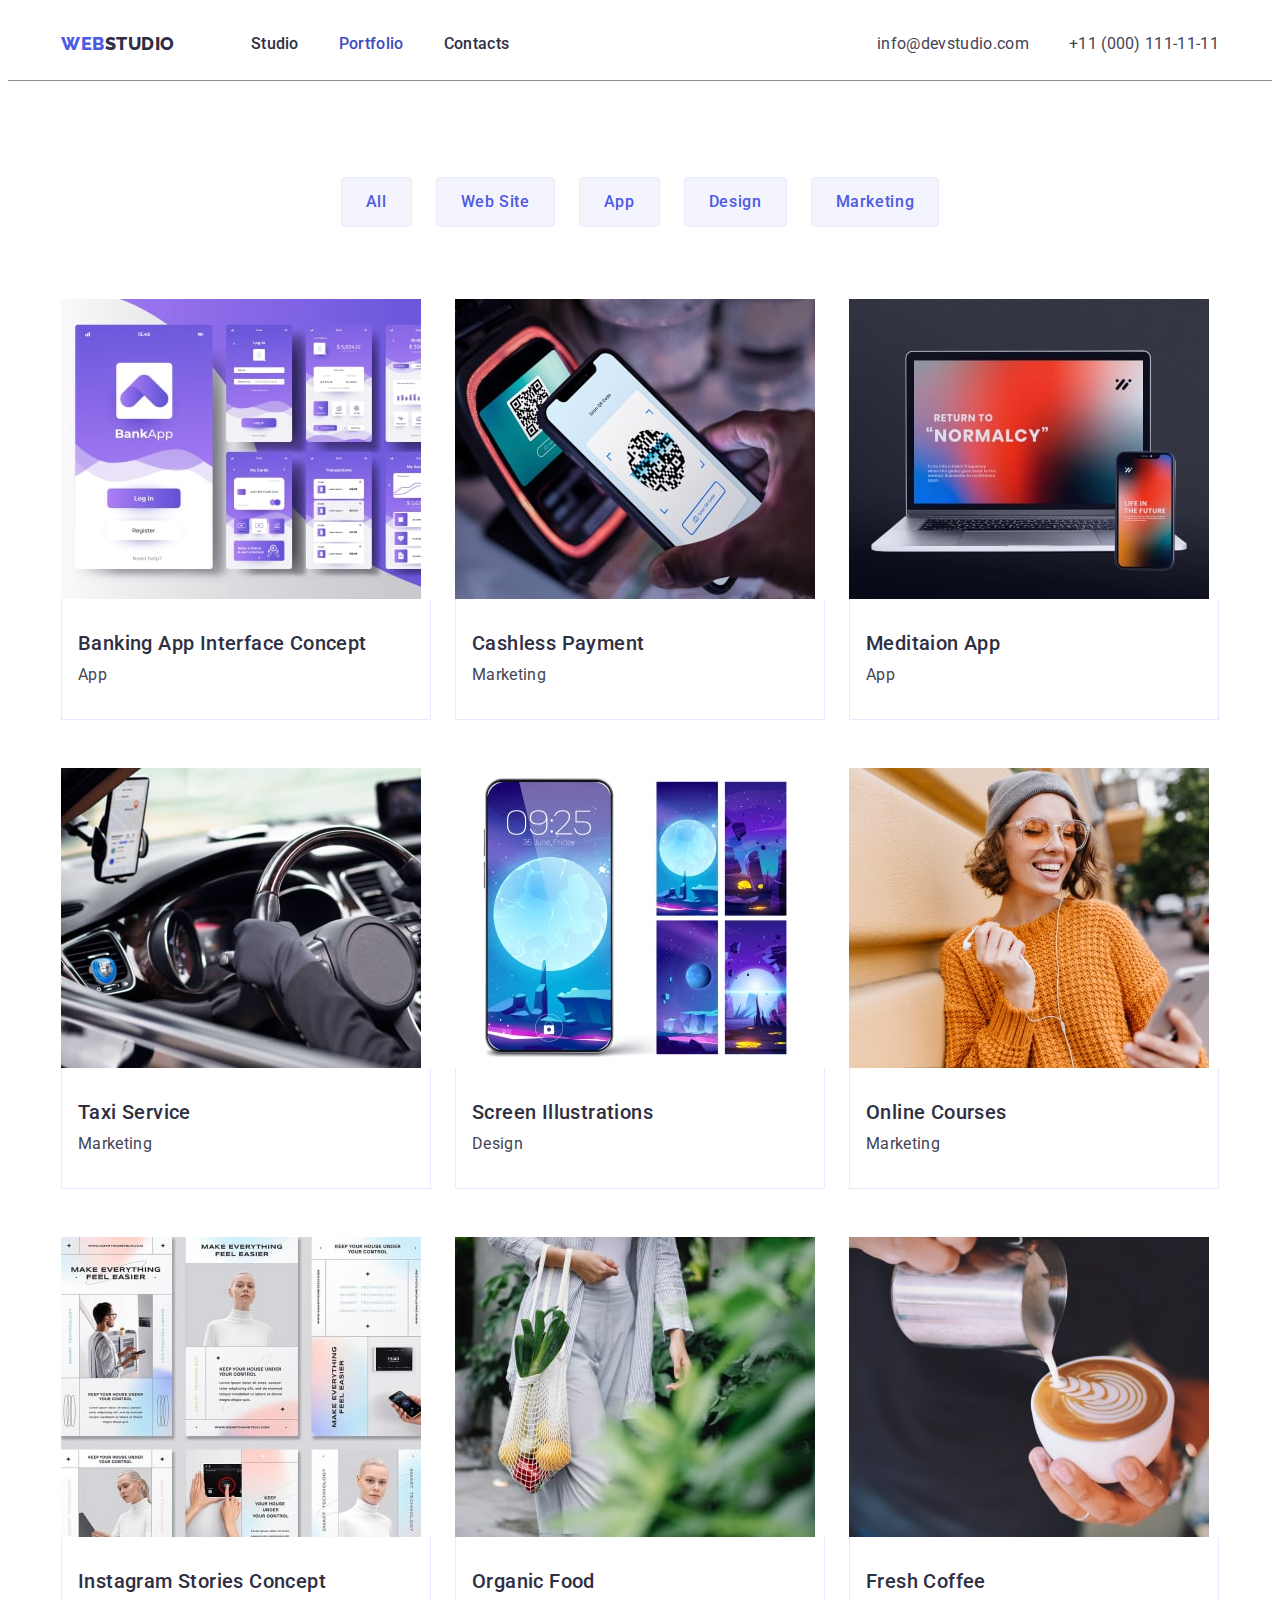
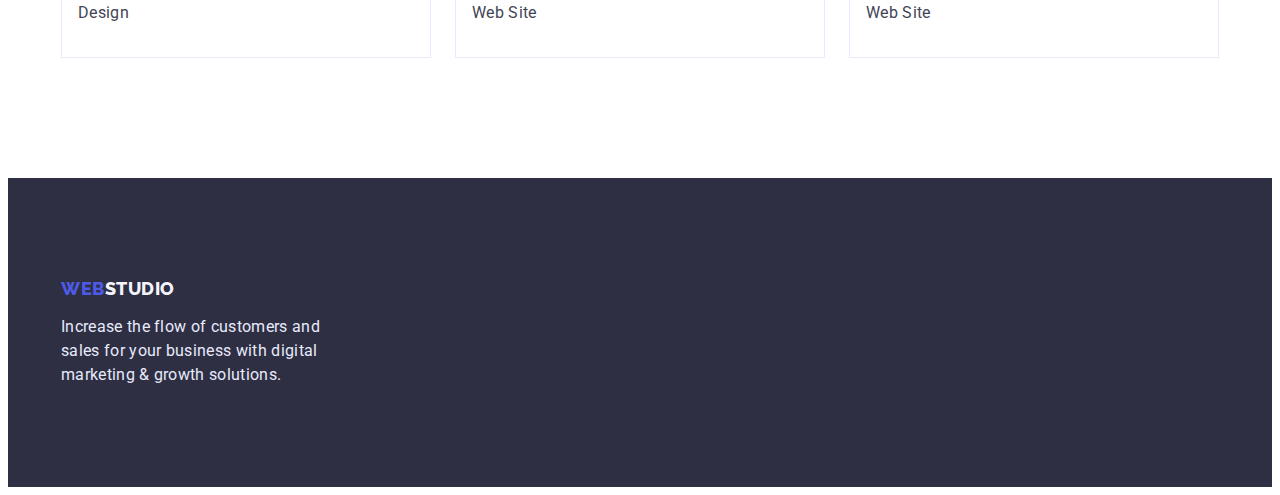
==== commit 742a8921: "correction after verification" ====
--- a/portfolio.html
+++ b/portfolio.html
@@ -54,93 +54,89 @@
     <main>
       <section class="portfolio">
         <div class="container">
-          <div class="portfolio-btn-wrap">
-            <h1 class="visually-hidden">Portfolio</h1>
-            <ul class="portfolio-filter-list list">
-              <li class="portfolio-filter-item">
-                <button class="portfolio-btn btn" type="button">All</button>
-              </li>
-              <li class="portfolio-filter-item">
-                <button class="portfolio-btn btn" type="button">Web Site</button>
-              </li>
-              <li class="portfolio-filter-item">
-                <button class="portfolio-btn btn" type="button">App</button>
-              </li>
-              <li class="portfolio-filter-item">
-                <button class="portfolio-btn btn" type="button">Design</button>
-              </li>
-              <li class="portfolio-filter-item">
-                <button class="portfolio-btn btn" type="button">Marketing</button>
-              </li>
-            </ul>
-          </div>
-          <div class="portfolio-project-container">
-            <ul class="portfolio-project-list list">
-              <li class="portfolio-project-item">
-                <img src="./images/portfolio/img-1.jpg" alt="Banking App Interface Concept" width="360" />
-                <div class="portfolio-project-wrap">
-                  <h2 class="portfolio-project-title">Banking App Interface Concept</h2>
-                  <p class="portfolio-project-text">App</p>
-                </div>
-              </li>
-              <li class="portfolio-project-item">
-                <img src="./images/portfolio/img-2.jpg" alt="Cashless Payment" width="360" />
-                <div class="portfolio-project-wrap">
-                  <h2 class="portfolio-project-title">Cashless Payment</h2>
-                  <p class="portfolio-project-text">Marketing</p>
-                </div>
-              </li>
-              <li class="portfolio-project-item">
-                <img src="./images/portfolio/img-3.jpg" alt="Meditaion App" width="360" />
-                <div class="portfolio-project-wrap">
-                  <h2 class="portfolio-project-title">Meditaion App</h2>
-                  <p class="portfolio-project-text">App</p>
-                </div>
-              </li>
-              <li class="portfolio-project-item">
-                <img src="./images/portfolio/img-4.jpg" alt="Taxi Service" width="360" />
-                <div class="portfolio-project-wrap">
-                  <h2 class="portfolio-project-title">Taxi Service</h2>
-                  <p class="portfolio-project-text">Marketing</p>
-                </div>
-              </li>
-              <li class="portfolio-project-item">
-                <img src="./images/portfolio/img-5.jpg" alt="Screen Illustrations" width="360" />
-                <div class="portfolio-project-wrap">
-                  <h2 class="portfolio-project-title">Screen Illustrations</h2>
-                  <p class="portfolio-project-text">Design</p>
-                </div>
-              </li>
-              <li class="portfolio-project-item">
-                <img src="./images/portfolio/img-6.jpg" alt="Online Courses" width="360" />
-                <div class="portfolio-project-wrap">
-                  <h2 class="portfolio-project-title">Online Courses</h2>
-                  <p class="portfolio-project-text">Marketing</p>
-                </div>
-              </li>
-              <li class="portfolio-project-item">
-                <img src="./images/portfolio/img-7.jpg" alt="Instagram Stories Concept" width="360" />
-                <div class="portfolio-project-wrap">
-                  <h2 class="portfolio-project-title">Instagram Stories Concept</h2>
-                  <p class="portfolio-project-text">Design</p>
-                </div>
-              </li>
-              <li class="portfolio-project-item">
-                <img src="./images/portfolio/img-8.jpg" alt="Organic Food" width="360" />
-                <div class="portfolio-project-wrap">
-                  <h2 class="portfolio-project-title">Organic Food</h2>
-                  <p class="portfolio-project-text">Web Site</p>
-                </div>
-              </li>
-              <li class="portfolio-project-item">
-                <img src="./images/portfolio/img-9.jpg" alt="Fresh Coffee" width="360" />
-                <div class="portfolio-project-wrap">
-                  <h2 class="portfolio-project-title">Fresh Coffee</h2>
-                  <p class="portfolio-project-text">Web Site</p>
-                </div>
-              </li>
-            </ul>
-          </div>
+          <h1 class="visually-hidden">Portfolio</h1>
+          <ul class="portfolio-filter-list list">
+            <li class="portfolio-filter-item">
+              <button class="portfolio-btn btn" type="button">All</button>
+            </li>
+            <li class="portfolio-filter-item">
+              <button class="portfolio-btn btn" type="button">Web Site</button>
+            </li>
+            <li class="portfolio-filter-item">
+              <button class="portfolio-btn btn" type="button">App</button>
+            </li>
+            <li class="portfolio-filter-item">
+              <button class="portfolio-btn btn" type="button">Design</button>
+            </li>
+            <li class="portfolio-filter-item">
+              <button class="portfolio-btn btn" type="button">Marketing</button>
+            </li>
+          </ul>
+          <ul class="portfolio-project-list list">
+            <li class="portfolio-project-item">
+              <img src="./images/portfolio/img-1.jpg" alt="Banking App Interface Concept" width="360" />
+              <div class="portfolio-project-wrap">
+                <h2 class="portfolio-project-title">Banking App Interface Concept</h2>
+                <p class="portfolio-project-text">App</p>
+              </div>
+            </li>
+            <li class="portfolio-project-item">
+              <img src="./images/portfolio/img-2.jpg" alt="Cashless Payment" width="360" />
+              <div class="portfolio-project-wrap">
+                <h2 class="portfolio-project-title">Cashless Payment</h2>
+                <p class="portfolio-project-text">Marketing</p>
+              </div>
+            </li>
+            <li class="portfolio-project-item">
+              <img src="./images/portfolio/img-3.jpg" alt="Meditaion App" width="360" />
+              <div class="portfolio-project-wrap">
+                <h2 class="portfolio-project-title">Meditaion App</h2>
+                <p class="portfolio-project-text">App</p>
+              </div>
+            </li>
+            <li class="portfolio-project-item">
+              <img src="./images/portfolio/img-4.jpg" alt="Taxi Service" width="360" />
+              <div class="portfolio-project-wrap">
+                <h2 class="portfolio-project-title">Taxi Service</h2>
+                <p class="portfolio-project-text">Marketing</p>
+              </div>
+            </li>
+            <li class="portfolio-project-item">
+              <img src="./images/portfolio/img-5.jpg" alt="Screen Illustrations" width="360" />
+              <div class="portfolio-project-wrap">
+                <h2 class="portfolio-project-title">Screen Illustrations</h2>
+                <p class="portfolio-project-text">Design</p>
+              </div>
+            </li>
+            <li class="portfolio-project-item">
+              <img src="./images/portfolio/img-6.jpg" alt="Online Courses" width="360" />
+              <div class="portfolio-project-wrap">
+                <h2 class="portfolio-project-title">Online Courses</h2>
+                <p class="portfolio-project-text">Marketing</p>
+              </div>
+            </li>
+            <li class="portfolio-project-item">
+              <img src="./images/portfolio/img-7.jpg" alt="Instagram Stories Concept" width="360" />
+              <div class="portfolio-project-wrap">
+                <h2 class="portfolio-project-title">Instagram Stories Concept</h2>
+                <p class="portfolio-project-text">Design</p>
+              </div>
+            </li>
+            <li class="portfolio-project-item">
+              <img src="./images/portfolio/img-8.jpg" alt="Organic Food" width="360" />
+              <div class="portfolio-project-wrap">
+                <h2 class="portfolio-project-title">Organic Food</h2>
+                <p class="portfolio-project-text">Web Site</p>
+              </div>
+            </li>
+            <li class="portfolio-project-item">
+              <img src="./images/portfolio/img-9.jpg" alt="Fresh Coffee" width="360" />
+              <div class="portfolio-project-wrap">
+                <h2 class="portfolio-project-title">Fresh Coffee</h2>
+                <p class="portfolio-project-text">Web Site</p>
+              </div>
+            </li>
+          </ul>
         </div>
       </section>
     </main>
--- a/css/style.css
+++ b/css/style.css
@@ -94,7 +94,7 @@
 /* ---------- HEADER ---------- */
 
 .header {
-  border: 1px solid var(--subtle-text-color);
+  border-bottom: 1px solid var(--subtle-text-color);
   padding-top: 24px;
   padding-bottom: 24px;
   background: var(--main-title-color);
@@ -156,6 +156,8 @@
 /* ---------- HERO ---------- */
 
 .hero {
+  padding-top: 188px;
+  padding-bottom: 188px;
   background: var(--dark-color);
 }
 
@@ -163,10 +165,10 @@
   display: flex;
   flex-direction: column;
   align-items: center;
-  padding: 188px 317px;
 }
 
 .hero-title {
+  max-width: 496px;
   margin-bottom: 48px;
   font-weight: 700;
   font-size: 56px;
@@ -345,15 +347,12 @@
   padding-bottom: 120px;
 }
 
-.portfolio-btn-wrap {
-  margin-bottom: 72px;
-}
-
 .portfolio-filter-list {
   display: flex;
   justify-content: center;
   padding: 0px;
   gap: 24px;
+  margin-bottom: 72px;
 }
 .portfolio-filter-item {
 }
@@ -368,7 +367,6 @@
   letter-spacing: 0.04em;
   color: var(--primary-brand-color);
   background: var(--light-color);
-  box-shadow: 0px 3px 1px rgba(0, 0, 0, 0.1), 0px 2px 1px rgba(0, 0, 0, 0.08), 0px 2px 2px rgba(0, 0, 0, 0.12);
   border: 1px solid var(--accent-color);
   border-radius: 4px;
 }
@@ -377,20 +375,21 @@
 .portfolio-btn:focus {
   color: var(--main-title-color);
   background: var(--pressed-state-color);
+  box-shadow: 0px 3px 1px rgba(0, 0, 0, 0.1), 0px 2px 1px rgba(0, 0, 0, 0.08), 0px 2px 2px rgba(0, 0, 0, 0.12);
   border-radius: 4px;
 }
 
-.portfolio-project-container {
-}
 .portfolio-project-list {
   display: flex;
   flex-wrap: wrap;
   column-gap: 24px;
   row-gap: 48px;
 }
+
 .portfolio-project-item {
   width: calc((100% - 48px) / 3);
 }
+
 .portfolio-project-wrap {
   padding-top: 32px;
   padding-bottom: 32px;
